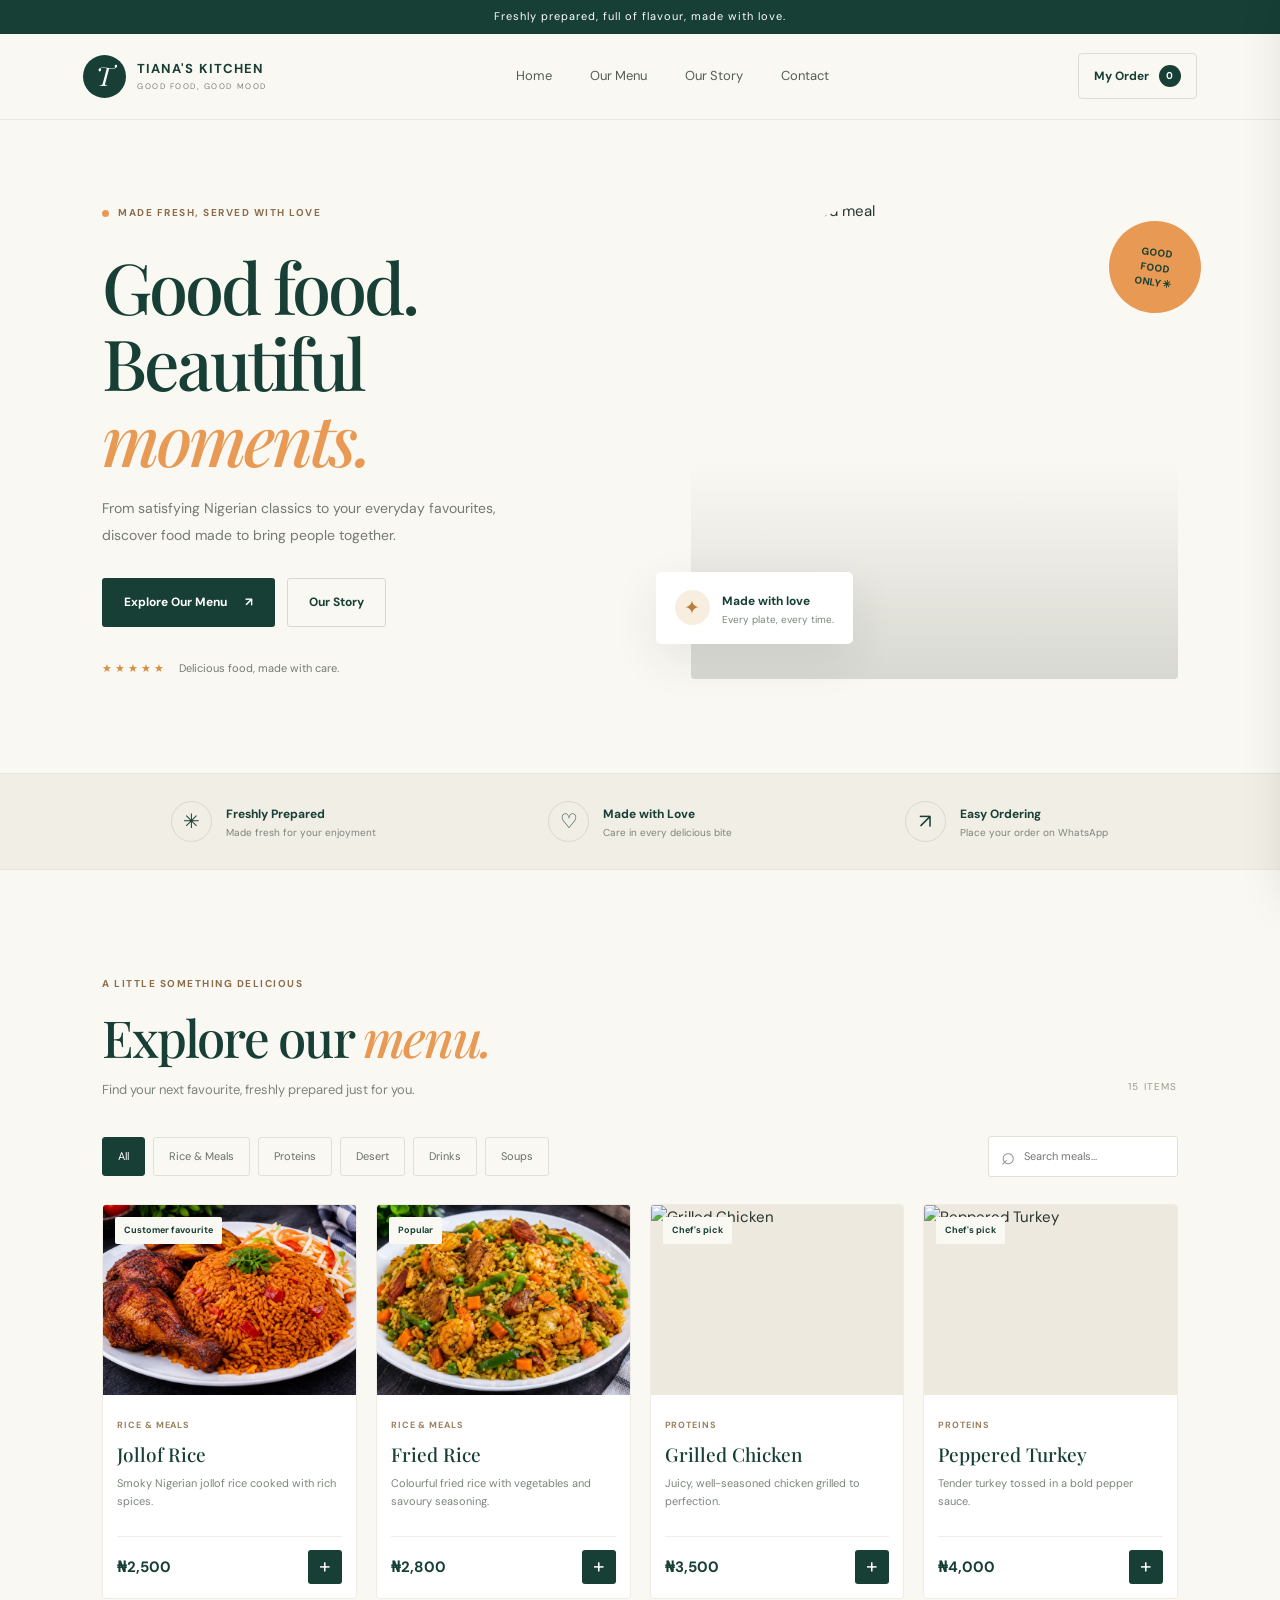
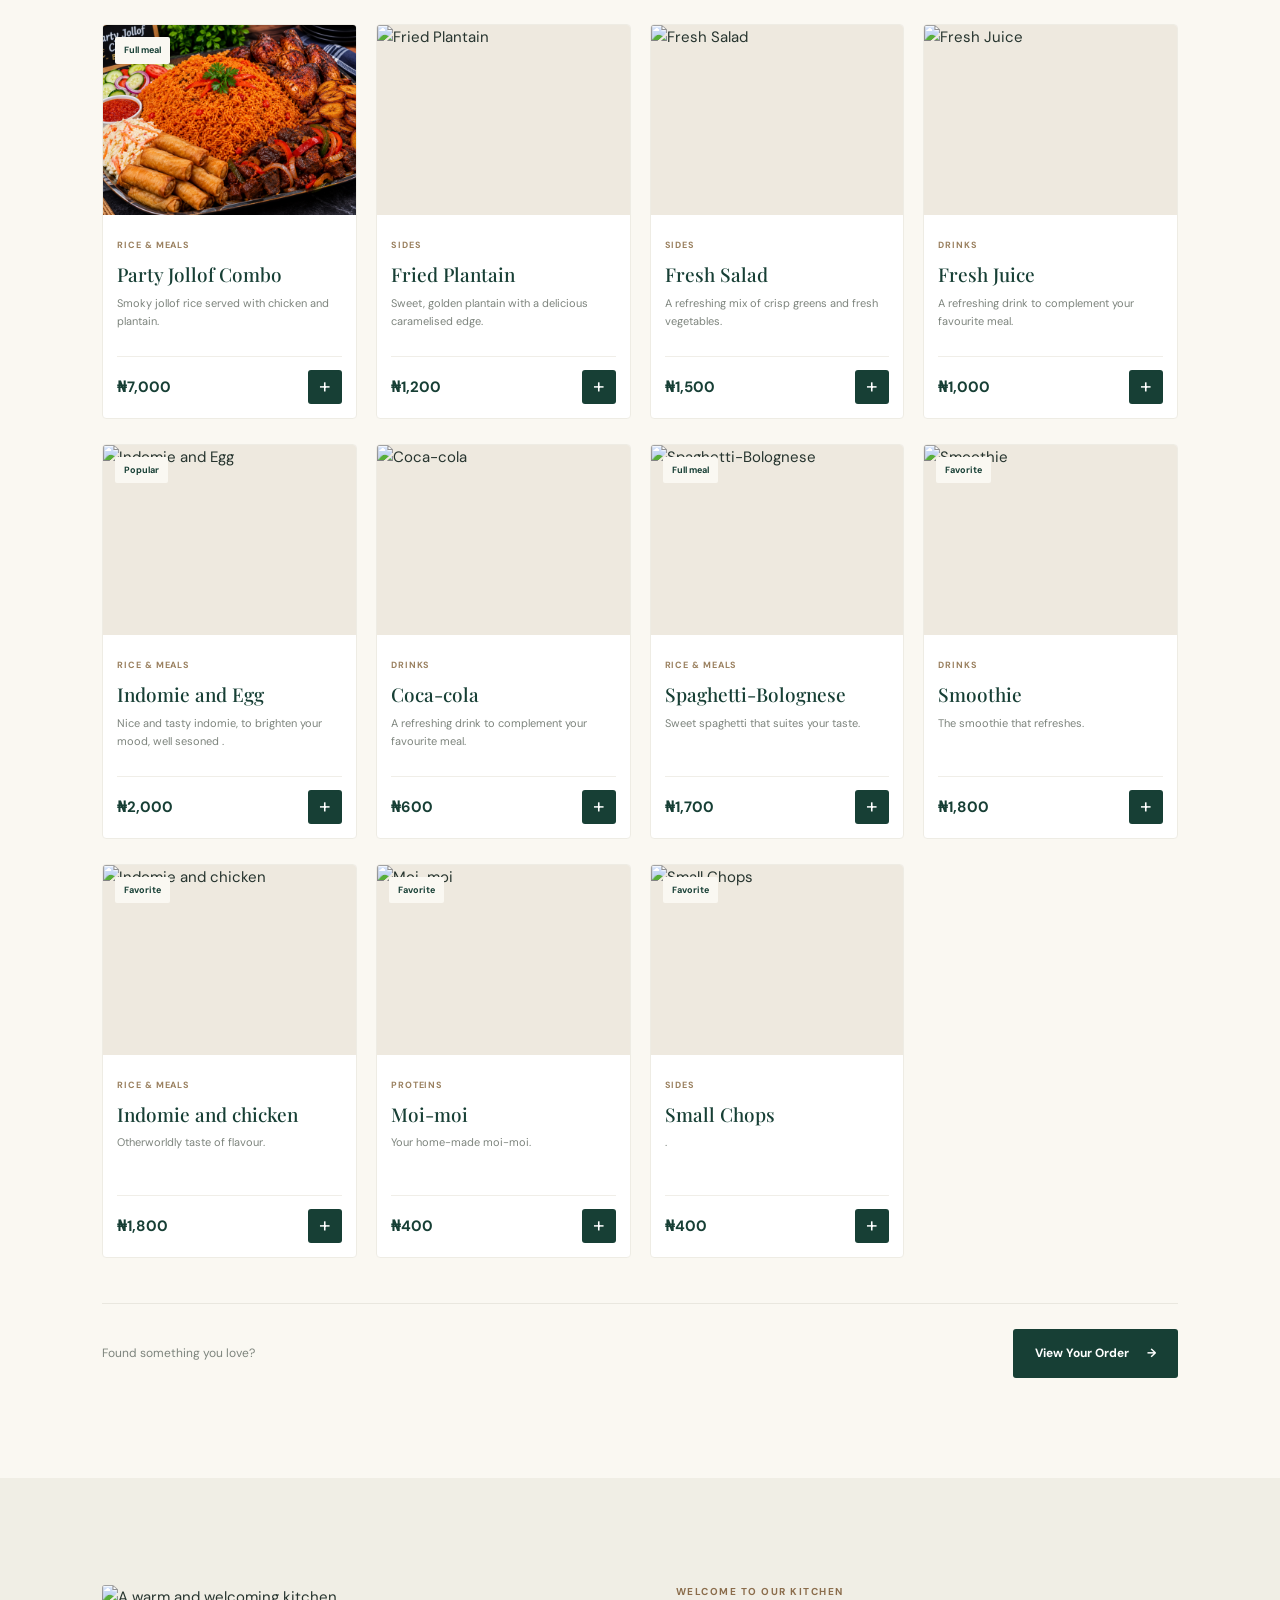
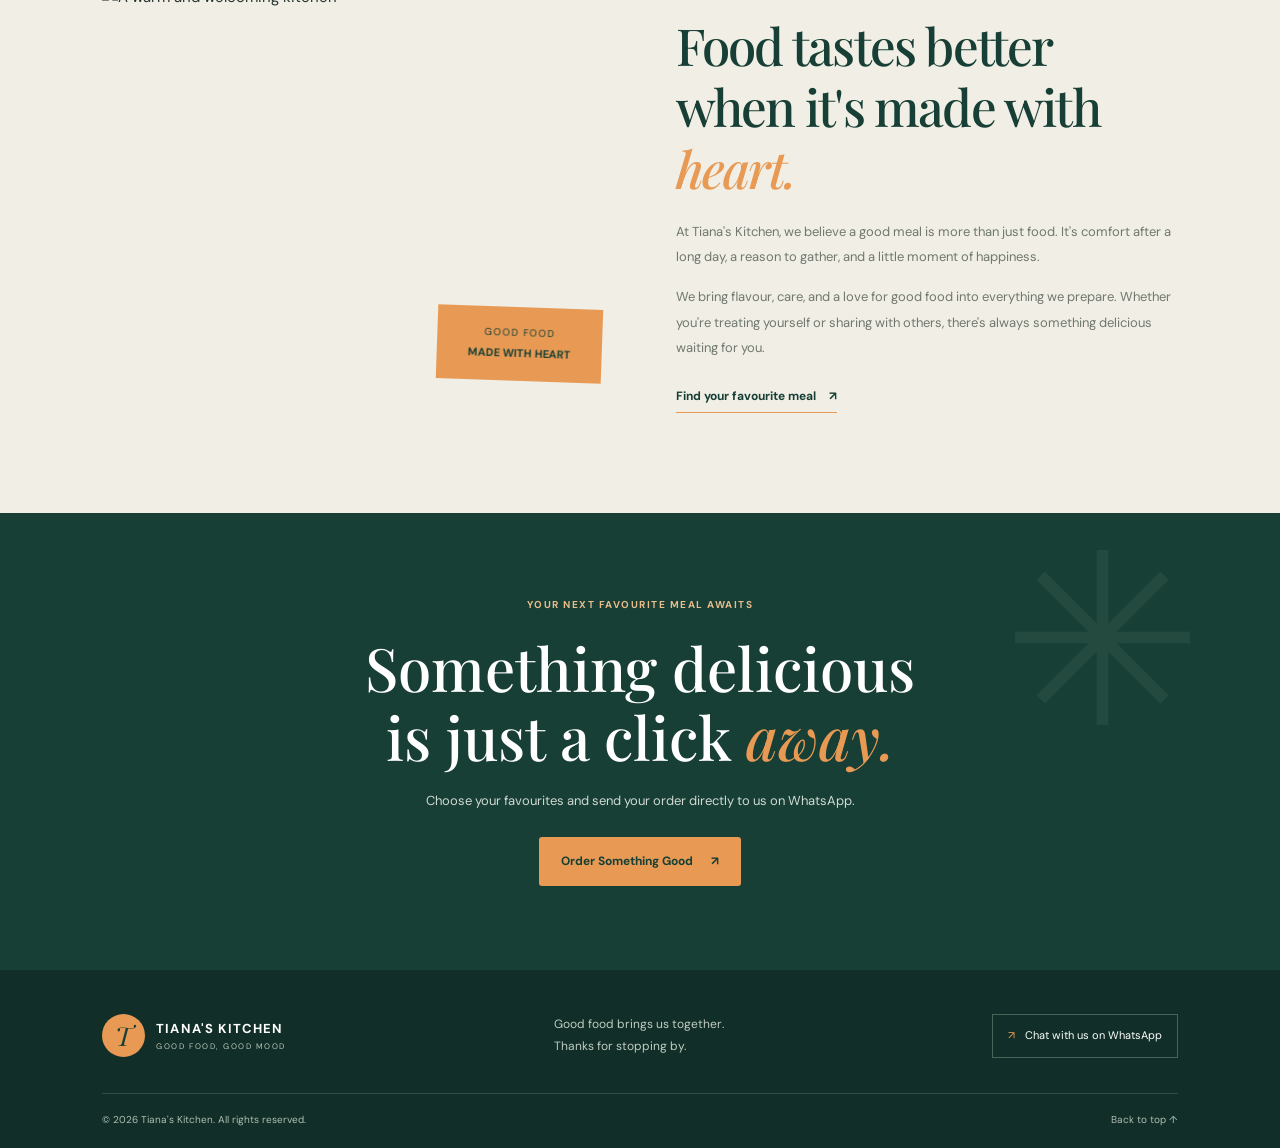
==== Tiana's Kitchen site/index.html @ 269bd41b "Add files via upload" ====
<!DOCTYPE html>
<html lang="en">
<head>
  <meta charset="UTF-8">
  <meta name="viewport" content="width=device-width, initial-scale=1.0">
  <meta name="theme-color" content="#173f35">
  <meta name="description" content="Discover delicious meals at Tiana's Kitchen. Explore our menu and order your favourites on WhatsApp.">
  <title>Tiana's Kitchen | Good Food, Beautifully Made</title>
  <link rel="icon" href="/VIDIMG FOLDER/FAVICON.jpg">
  <link rel="preconnect" href="https://fonts.googleapis.com">
  <link rel="preconnect" href="https://fonts.gstatic.com" crossorigin>
  <link href="https://fonts.googleapis.com/css2?family=DM+Sans:wght@400;500;600;700&family=Playfair+Display:wght@500;600;700&display=swap" rel="stylesheet">
  <link rel="stylesheet" href="style.css">
</head>
<body>

  <!-- Announcement -->
  <div class="announcement">
    Freshly prepared, full of flavour, made with love.
  </div>

  <!-- Header -->
  <header class="header" id="top">
    <a class="logo" href="#top" aria-label="Tiana's Kitchen home">
      <span class="logo-mark">T</span>
      <span class="logo-copy">
        <strong>TIANA'S KITCHEN</strong>
        <small>GOOD FOOD, GOOD MOOD</small>
      </span>
    </a>

    <button class="menu-toggle" id="menuToggle"
      aria-label="Toggle navigation" aria-expanded="false">
      ☰
    </button>

    <nav class="nav" id="mainNav">
      <a href="#top">Home</a>
      <a href="#menu">Our Menu</a>
      <a href="#story">Our Story</a>
      <a href="#contact">Contact</a>
    </nav>

    <button class="header-cart" id="headerCart">
      <span>My Order</span>
      <span class="cart-count" id="headerCartCount">0</span>
    </button>
  </header>

  <main>
    <!-- Hero -->
    <section class="hero">
      <div class="hero-content">
        <span class="eyebrow">
          <span class="eyebrow-dot"></span>
          MADE FRESH, SERVED WITH LOVE
        </span>

        <h1>Good food.<br>Beautiful <em>moments.</em></h1>

        <p class="hero-description">
          From satisfying Nigerian classics to your everyday favourites,
          discover food made to bring people together.
        </p>

        <div class="hero-actions">
          <a href="#menu" class="button button-primary">
            Explore Our Menu <span>↗</span>
          </a>
          <a href="#story" class="button button-outline">
            Our Story
          </a>
        </div>

        <div class="hero-note">
          <span class="stars">★★★★★</span>
          <span>Delicious food, made with care.</span>
        </div>
      </div>

      <div class="hero-visual">
        <img
          src="/VIDIMG FOLDER/party-jollof-combo.png"
          alt="A freshly prepared meal"
          class="hero-image"
        >
        <div class="hero-image-overlay"></div>

        <div class="floating-card">
          <span class="floating-icon">✦</span>
          <div>
            <strong>Made with love</strong>
            <p>Every plate, every time.</p>
          </div>
        </div>

        <div class="hero-stamp">
          <span>GOOD</span>
          <span>FOOD</span>
          <span>ONLY ✳</span>
        </div>
      </div>
    </section>

    <!-- Benefits -->
    <section class="benefits" aria-label="Our values">
      <div class="benefit">
        <span class="benefit-icon">✳</span>
        <div>
          <strong>Freshly Prepared</strong>
          <p>Made fresh for your enjoyment</p>
        </div>
      </div>

      <div class="benefit">
        <span class="benefit-icon">♡</span>
        <div>
          <strong>Made with Love</strong>
          <p>Care in every delicious bite</p>
        </div>
      </div>

      <div class="benefit">
        <span class="benefit-icon">↗</span>
        <div>
          <strong>Easy Ordering</strong>
          <p>Place your order on WhatsApp</p>
        </div>
      </div>
    </section>

    <!-- Menu -->
    <section class="menu-section section-padding" id="menu">
      <div class="section-heading">
        <div>
          <span class="eyebrow">A LITTLE SOMETHING DELICIOUS</span>
          <h2>Explore our <em>menu.</em></h2>
          <p>Find your next favourite, freshly prepared just for you.</p>
        </div>

        <span class="menu-counter" id="menuCounter">08 ITEMS</span>
      </div>

      <div class="menu-toolbar">
        <div class="category-list" id="categoryList">
          <button class="category-btn active" data-category="All">All</button>
          <button class="category-btn" data-category="Rice & Meals">Rice & Meals</button>
          <button class="category-btn" data-category="Proteins">Proteins</button>
          <button class="category-btn" data-category="Desert">Desert</button>
          <button class="category-btn" data-category="Drinks">Drinks</button>
          <button class="category-btn" data-category="Soups">Soups</button>
        </div>

        <label class="search-box">
          <span>⌕</span>
          <input
            type="search"
            id="menuSearch"
            placeholder="Search meals..."
            aria-label="Search meals"
          >
        </label>
      </div>

      <div class="meal-grid" id="mealGrid"></div>

      <div class="empty-state" id="emptyState" hidden>
        <span>⌕</span>
        <h3>No meals found</h3>
        <p>Try another search or choose a different category.</p>
        <button class="button button-primary" id="resetFilters">View all meals</button>
      </div>

      <div class="menu-bottom">
        <p>Found something you love?</p>
        <button class="button button-dark" id="viewCartButton">
          View Your Order <span>→</span>
        </button>
      </div>
    </section>

    <!-- Story -->
    <section class="story-section section-padding" id="story">
      <div class="story-image-wrap">
        <img
          src="/VIDIMG FOLDER/IMG-20261110-WA9549.jpg"
          alt="A warm and welcoming kitchen"
          loading="lazy"
        >
        <div class="story-badge">
          <span>GOOD FOOD</span>
          <strong>MADE WITH HEART</strong>
        </div>
      </div>

      <div class="story-content">
        <span class="eyebrow">WELCOME TO OUR KITCHEN</span>
        <h2>Food tastes better when it's made with <em>heart.</em></h2>
        <p>
          At Tiana's Kitchen, we believe a good meal is more than just food.
          It's comfort after a long day, a reason to gather, and a little
          moment of happiness.
        </p>
        <p>
          We bring flavour, care, and a love for good food into everything
          we prepare. Whether you're treating yourself or sharing with
          others, there's always something delicious waiting for you.
        </p>
        <a href="#menu" class="text-link">Find your favourite meal <span>↗</span></a>
      </div>
    </section>

    <!-- CTA -->
    <section class="cta-section">
      <div class="cta-decoration">✳</div>
      <span class="eyebrow">YOUR NEXT FAVOURITE MEAL AWAITS</span>
      <h2>Something delicious<br>is just a click <em>away.</em></h2>
      <p>Choose your favourites and send your order directly to us on WhatsApp.</p>
      <a href="#menu" class="button button-light">Order Something Good <span>↗</span></a>
    </section>
  </main>

  <!-- Footer -->
  <footer class="footer" id="contact">
    <div class="footer-main">
      <a class="logo footer-logo" href="#top">
        <span class="logo-mark">T</span>
        <span class="logo-copy">
          <strong>TIANA'S KITCHEN</strong>
          <small>GOOD FOOD, GOOD MOOD</small>
        </span>
      </a>

      <p>Good food brings us together.<br>Thanks for stopping by.</p>

      <a class="footer-contact" id="footerWhatsApp" href="#" target="_blank" rel="noopener">
        <span>↗</span> Chat with us on WhatsApp
      </a>
    </div>

    <div class="footer-bottom">
      <span>© <span id="currentYear"></span> Tiana's Kitchen. All rights reserved.</span>
      <a href="#top">Back to top ↑</a>
    </div>
  </footer>

  <!-- Cart overlay -->
  <div class="cart-overlay" id="cartOverlay"></div>

  <!-- Cart drawer -->
  <aside class="cart-drawer" id="cartDrawer" aria-label="Your order" aria-hidden="true">
    <div class="cart-header">
      <div>
        <span class="eyebrow">YOUR SELECTION</span>
        <h2>Your <em>order.</em></h2>
      </div>
      <button class="close-cart" id="closeCart" aria-label="Close cart">×</button>
    </div>

    <div class="cart-items" id="cartItems"></div>

    <div class="cart-empty" id="cartEmpty">
      <span>♡</span>
      <h3>Your cart is waiting</h3>
      <p>Add something delicious from our menu.</p>
      <button class="button button-primary" id="continueShopping">Explore Menu</button>
    </div>

    <div class="cart-footer" id="cartFooter" hidden>
      <div class="subtotal-row">
        <span>Subtotal</span>
        <strong id="cartSubtotal">₦0</strong>
      </div>
      <p class="cart-disclaimer">
        Delivery fees and final details can be confirmed on WhatsApp.
      </p>
      <button class="button button-whatsapp" id="checkoutButton">
        <span>↗</span> Order via WhatsApp
      </button>
      <button class="clear-cart" id="clearCart">Clear order</button>
    </div>
  </aside>

  <!-- Mobile order bar -->
  <button class="mobile-cart-bar" id="mobileCartBar" hidden>
    <span>View your order · <span id="mobileCartCount">0</span> items</span>
    <strong id="mobileCartTotal">₦0</strong>
  </button>

  <div class="toast" id="toast" role="status" aria-live="polite"></div>

  <script src="script.js"></script>
</body>
</html>
---- Tiana's Kitchen site/style.css ----
:root {
  --green: #173f35;
  --green-light: #285b4b;
  --cream: #faf8f2;
  --white: #ffffff;
  --orange: #e89a54;
  --text: #26342e;
  --muted: #7d847d;
  --border: #e9e7df;
  --serif: "Playfair Display", Georgia, serif;
  --sans: "DM Sans", Arial, sans-serif;
  --shadow: 0 15px 45px rgba(26, 49, 39, 0.09);
}

* {
  box-sizing: border-box;
  margin: 0;
  padding: 0;
}

html {
  scroll-behavior: smooth;
  scroll-padding-top: 95px;
}

body {
  background: var(--cream);
  color: var(--text);
  font-family: var(--sans);
  font-size: 15px;
  line-height: 1.6;
  overflow-x: hidden;
}

body.cart-open {
  overflow: hidden;
}

button,
input {
  font: inherit;
}

button,
a {
  -webkit-tap-highlight-color: transparent;
}

button {
  cursor: pointer;
}

a {
  color: inherit;
  text-decoration: none;
}

img {
  display: block;
  width: 100%;
  object-fit: cover;
}

button:focus-visible,
a:focus-visible,
input:focus-visible {
  outline: 3px solid var(--orange);
  outline-offset: 3px;
}

[hidden] {
  display: none !important;
}

/* Announcement */

.announcement {
  padding: 8px 16px;
  background: var(--green);
  color: #fff;
  text-align: center;
  font-size: 11px;
  letter-spacing: 0.09em;
}

/* Header */

.header {
  min-height: 86px;
  padding: 17px 6.5%;
  display: flex;
  align-items: center;
  justify-content: space-between;
  gap: 25px;
  background: var(--cream);
  border-bottom: 1px solid rgba(23, 63, 53, 0.08);
  position: sticky;
  top: 0;
  z-index: 20;
}

.logo {
  display: inline-flex;
  align-items: center;
  gap: 11px;
  flex-shrink: 0;
}

.logo-mark {
  width: 43px;
  height: 43px;
  display: grid;
  place-items: center;
  background: var(--green);
  color: white;
  border-radius: 50%;
  font-family: var(--serif);
  font-size: 26px;
  font-style: italic;
}

.logo-copy {
  display: flex;
  flex-direction: column;
  line-height: 1.35;
}

.logo-copy strong {
  color: var(--green);
  font-size: 13px;
  letter-spacing: 0.08em;
}

.logo-copy small {
  margin-top: 4px;
  font-size: 8px;
  letter-spacing: 0.19em;
  color: var(--muted);
}

.nav {
  display: flex;
  align-items: center;
  gap: clamp(17px, 3vw, 38px);
}

.nav a {
  color: #525d55;
  font-size: 13px;
  transition: color 0.2s;
}

.nav a:hover {
  color: var(--orange);
}

.header-cart {
  display: inline-flex;
  align-items: center;
  gap: 10px;
  padding: 11px 15px;
  border: 1px solid #d9ded7;
  border-radius: 4px;
  background: transparent;
  color: var(--green);
  font-size: 12px;
  font-weight: 700;
  white-space: nowrap;
}

.cart-count {
  min-width: 22px;
  height: 22px;
  padding: 0 5px;
  display: grid;
  place-items: center;
  background: var(--green);
  color: white;
  border-radius: 50%;
  font-size: 10px;
}

.menu-toggle {
  display: none;
  border: 0;
  background: none;
  color: var(--green);
  font-size: 27px;
}

/* Shared */

.section-padding {
  padding: 100px 8%;
}

.eyebrow {
  display: inline-flex;
  align-items: center;
  gap: 9px;
  color: #8b6d4c;
  font-size: 10px;
  font-weight: 700;
  letter-spacing: 0.15em;
}

.eyebrow-dot {
  width: 7px;
  height: 7px;
  background: var(--orange);
  border-radius: 50%;
}

h1,
h2,
h3 {
  font-weight: 500;
}

h1,
h2 {
  font-family: var(--serif);
}

h1 em,
h2 em {
  color: var(--orange);
  font-weight: 500;
}

.button {
  min-height: 49px;
  padding: 13px 21px;
  display: inline-flex;
  align-items: center;
  justify-content: center;
  gap: 18px;
  border: 1px solid transparent;
  border-radius: 3px;
  font-size: 12px;
  font-weight: 700;
  transition: background 0.2s, color 0.2s, transform 0.2s;
}

.button:hover {
  transform: translateY(-2px);
}

.button-primary {
  background: var(--green);
  color: white;
}

.button-primary:hover,
.button-dark:hover {
  background: var(--green-light);
}

.button-outline {
  border-color: #d7d9cf;
  background: transparent;
  color: var(--green);
}

.button-outline:hover {
  border-color: var(--green);
  background: white;
}

.button-dark {
  background: var(--green);
  color: white;
}

/* Hero */

.hero {
  min-height: 560px;
  padding: 65px 8% 80px;
  display: grid;
  grid-template-columns: 1fr 0.93fr;
  align-items: center;
  gap: 6%;
}

.hero-content {
  max-width: 560px;
  padding: 15px 0;
}

.hero h1 {
  margin: 24px 0 19px;
  color: var(--green);
  font-size: clamp(49px, 5.5vw, 76px);
  line-height: 1.08;
  letter-spacing: -0.045em;
}

.hero-description {
  max-width: 430px;
  color: #737a72;
  font-size: 14px;
  line-height: 1.95;
}

.hero-actions {
  margin-top: 29px;
  display: flex;
  flex-wrap: wrap;
  gap: 12px;
}

.hero-note {
  margin-top: 33px;
  display: flex;
  align-items: center;
  gap: 12px;
  color: #737a72;
  font-size: 11px;
}

.stars {
  color: #d78e43;
  letter-spacing: 3px;
}

.hero-visual {
  min-height: 410px;
  height: min(40vw, 480px);
  position: relative;
}

.hero-image {
  height: 100%;
  border-radius: 45% 45% 4px 4px;
  object-fit: cover;
}

.hero-image-overlay {
  position: absolute;
  inset: 0;
  border-radius: 45% 45% 4px 4px;
  background: linear-gradient(180deg, transparent 55%, rgba(20, 36, 25, 0.15));
  pointer-events: none;
}

.floating-card {
  position: absolute;
  left: -35px;
  bottom: 35px;
  padding: 16px 19px;
  display: flex;
  align-items: center;
  gap: 12px;
  background: white;
  box-shadow: var(--shadow);
  border-radius: 5px;
}

.floating-icon {
  width: 35px;
  height: 35px;
  display: grid;
  place-items: center;
  background: #f8eee0;
  color: #b87d3f;
  border-radius: 50%;
  font-size: 19px;
}

.floating-card strong {
  color: var(--green);
  font-size: 12px;
}

.floating-card p {
  color: var(--muted);
  font-size: 10px;
}

.hero-stamp {
  width: 92px;
  height: 92px;
  position: absolute;
  top: 22px;
  right: -23px;
  display: flex;
  flex-direction: column;
  justify-content: center;
  align-items: center;
  background: var(--orange);
  color: var(--green);
  border-radius: 50%;
  font-size: 10px;
  font-weight: 700;
  line-height: 1.5;
  transform: rotate(9deg);
}

/* Benefits */

.benefits {
  padding: 27px 8%;
  display: grid;
  grid-template-columns: repeat(3, 1fr);
  gap: 24px;
  background: #f0eee5;
  border-top: 1px solid #e9e6dc;
  border-bottom: 1px solid #e9e6dc;
}

.benefit {
  display: flex;
  justify-content: center;
  align-items: center;
  gap: 14px;
}

.benefit-icon {
  width: 41px;
  height: 41px;
  display: grid;
  place-items: center;
  flex-shrink: 0;
  border: 1px solid #dcd8cb;
  border-radius: 50%;
  color: var(--green);
  font-size: 20px;
}

.benefit strong {
  color: var(--green);
  font-size: 12px;
}

.benefit p {
  color: var(--muted);
  font-size: 10px;
}

/* Menu */

.menu-section {
  background: var(--cream);
}

.section-heading {
  display: flex;
  align-items: flex-end;
  justify-content: space-between;
  gap: 20px;
}

.section-heading h2,
.story-content h2 {
  margin-top: 13px;
  color: var(--green);
  font-size: clamp(36px, 4vw, 51px);
  line-height: 1.2;
  letter-spacing: -0.035em;
}

.section-heading p {
  margin-top: 12px;
  color: var(--muted);
  font-size: 13px;
}

.menu-counter {
  padding-bottom: 6px;
  color: #9a9b8e;
  font-size: 10px;
  letter-spacing: 0.12em;
  white-space: nowrap;
}

.menu-toolbar {
  margin: 35px 0 27px;
  display: flex;
  align-items: center;
  justify-content: space-between;
  gap: 20px;
}

.category-list {
  display: flex;
  flex-wrap: wrap;
  gap: 8px;
}

.category-btn {
  padding: 10px 15px;
  border: 1px solid #e1e0d7;
  border-radius: 3px;
  background: transparent;
  color: #687168;
  font-size: 11px;
  transition: 0.2s;
}

.category-btn:hover,
.category-btn.active {
  border-color: var(--green);
  background: var(--green);
  color: white;
}

.search-box {
  min-width: 190px;
  max-width: 240px;
  padding: 0 12px;
  display: flex;
  align-items: center;
  gap: 9px;
  border: 1px solid #e1e0d7;
  border-radius: 3px;
  background: white;
  color: #8c928b;
}

.search-box > span {
  font-size: 24px;
}

.search-box input {
  width: 100%;
  min-width: 0;
  padding: 11px 0;
  border: 0;
  outline: none;
  background: transparent;
  color: var(--text);
  font-size: 11px;
}

.meal-grid {
  display: grid;
  grid-template-columns: repeat(4, minmax(0, 1fr));
  gap: 25px 19px;
}

.meal-card {
  min-width: 0;
  overflow: hidden;
  border: 1px solid #eeece4;
  background: white;
  border-radius: 4px;
  transition: transform 0.25s, box-shadow 0.25s;
  animation: appear 0.35s ease both;
}

.meal-card:hover {
  transform: translateY(-5px);
  box-shadow: var(--shadow);
}

.meal-image-wrap {
  height: 190px;
  position: relative;
  overflow: hidden;
  background: #eee9df;
}

.meal-image {
  width: 100%;
  height: 100%;
  object-fit: cover;
  transition: transform 0.5s;
}

.meal-card:hover .meal-image {
  transform: scale(1.05);
}

.meal-tag {
  position: absolute;
  top: 12px;
  left: 12px;
  max-width: calc(100% - 24px);
  padding: 6px 9px;
  background: var(--cream);
  color: var(--green);
  border-radius: 2px;
  font-size: 9px;
  font-weight: 700;
}

.meal-content {
  padding: 16px 14px 14px;
}

.meal-category {
  color: #9a805f;
  font-size: 9px;
  font-weight: 700;
  letter-spacing: 0.1em;
  text-transform: uppercase;
}

.meal-content h3 {
  margin-top: 7px;
  color: var(--green);
  font-family: var(--serif);
  font-size: 19px;
  line-height: 1.3;
}

.meal-description {
  min-height: 47px;
  margin-top: 7px;
  color: var(--muted);
  font-size: 11px;
  line-height: 1.65;
}

.meal-card-bottom {
  margin-top: 15px;
  padding-top: 13px;
  display: flex;
  align-items: center;
  justify-content: space-between;
  gap: 8px;
  border-top: 1px solid #f0eee8;
}

.meal-price {
  color: var(--green);
  font-size: 15px;
  font-weight: 700;
  white-space: nowrap;
}

.add-button {
  width: 34px;
  height: 34px;
  display: grid;
  place-items: center;
  border: 0;
  border-radius: 3px;
  background: var(--green);
  color: white;
  font-size: 21px;
  transition: background 0.2s, transform 0.2s;
}

.add-button:hover {
  background: var(--orange);
  color: var(--green);
  transform: scale(1.05);
}

.empty-state {
  padding: 55px 15px;
  text-align: center;
}

.empty-state > span {
  color: var(--orange);
  font-size: 35px;
}

.empty-state h3 {
  margin-top: 10px;
  color: var(--green);
  font-family: var(--serif);
  font-size: 25px;
}

.empty-state p {
  margin: 7px 0 20px;
  color: var(--muted);
  font-size: 13px;
}

.menu-bottom {
  margin-top: 45px;
  padding-top: 25px;
  display: flex;
  align-items: center;
  justify-content: space-between;
  gap: 20px;
  border-top: 1px solid var(--border);
}

.menu-bottom p {
  color: var(--muted);
  font-size: 12px;
}

/* Story */

.story-section {
  display: grid;
  grid-template-columns: 0.95fr 1fr;
  align-items: center;
  gap: 9%;
  background: #f0eee5;
}

.story-image-wrap {
  height: 420px;
  position: relative;
}

.story-image-wrap img {
  height: 100%;
  border-radius: 3px;
}

.story-badge {
  min-width: 165px;
  padding: 18px;
  position: absolute;
  right: -23px;
  bottom: 25px;
  display: flex;
  flex-direction: column;
  gap: 4px;
  background: var(--orange);
  color: var(--green);
  text-align: center;
  transform: rotate(2deg);
}

.story-badge span {
  font-size: 10px;
  letter-spacing: 0.1em;
}

.story-badge strong {
  font-size: 11px;
}

.story-content h2 {
  margin-bottom: 20px;
}

.story-content > p {
  margin-bottom: 15px;
  color: #70786f;
  font-size: 13px;
  line-height: 1.95;
}

.text-link {
  margin-top: 12px;
  padding-bottom: 5px;
  display: inline-flex;
  gap: 13px;
  border-bottom: 1px solid var(--orange);
  color: var(--green);
  font-size: 12px;
  font-weight: 700;
}

/* CTA */

.cta-section {
  padding: 78px 20px 84px;
  position: relative;
  overflow: hidden;
  background: var(--green);
  color: white;
  text-align: center;
}

.cta-section .eyebrow {
  color: #e9bc8b;
}

.cta-section h2 {
  margin-top: 18px;
  font-size: clamp(39px, 5vw, 60px);
  line-height: 1.15;
}

.cta-section h2 em {
  color: var(--orange);
}

.cta-section > p {
  max-width: 470px;
  margin: 18px auto 25px;
  color: #d0d9d2;
  font-size: 13px;
  line-height: 1.8;
}

.button-light {
  background: var(--orange);
  color: var(--green);
}

.button-light:hover {
  background: white;
}

.cta-decoration {
  position: absolute;
  top: -62px;
  right: 6%;
  color: rgba(255, 255, 255, 0.06);
  font-size: 240px;
  pointer-events: none;
}

/* Footer */

.footer {
  padding: 44px 8% 20px;
  background: #112f28;
  color: white;
}

.footer-main {
  padding-bottom: 35px;
  display: flex;
  align-items: center;
  justify-content: space-between;
  flex-wrap: wrap;
  gap: 25px;
}

.footer-logo .logo-mark {
  background: var(--orange);
  color: var(--green);
}

.footer-logo .logo-copy strong {
  color: white;
}

.footer-logo .logo-copy small {
  color: #b7c4ba;
}

.footer-main > p {
  color: #c0ccc2;
  font-size: 12px;
  line-height: 1.8;
}

.footer-contact {
  padding: 12px 15px;
  border: 1px solid #486459;
  color: white;
  font-size: 11px;
}

.footer-contact span {
  margin-right: 7px;
  color: var(--orange);
}

.footer-bottom {
  padding-top: 18px;
  display: flex;
  justify-content: space-between;
  gap: 20px;
  border-top: 1px solid #315044;
  color: #b0beb3;
  font-size: 10px;
}

.footer-bottom a:hover {
  color: var(--orange);
}

/* Cart overlay and drawer */

.cart-overlay {
  position: fixed;
  inset: 0;
  z-index: 40;
  background: rgba(14, 28, 21, 0.55);
  opacity: 0;
  visibility: hidden;
  transition: opacity 0.25s, visibility 0.25s;
}

.cart-overlay.open {
  opacity: 1;
  visibility: visible;
}

.cart-drawer {
  width: min(440px, 100%);
  height: 100%;
  padding: 25px;
  position: fixed;
  top: 0;
  right: 0;
  z-index: 41;
  display: flex;
  flex-direction: column;
  background: var(--cream);
  box-shadow: -15px 0 45px rgba(0, 0, 0, 0.12);
  transform: translateX(105%);
  transition: transform 0.3s ease;
}

.cart-drawer.open {
  transform: translateX(0);
}

.cart-header {
  padding-bottom: 20px;
  display: flex;
  align-items: center;
  justify-content: space-between;
  border-bottom: 1px solid var(--border);
}

.cart-header h2 {
  margin-top: 5px;
  color: var(--green);
  font-size: 34px;
}

.close-cart {
  width: 38px;
  height: 38px;
  border: 1px solid var(--border);
  border-radius: 50%;
  background: white;
  color: var(--green);
  font-size: 25px;
}

.cart-items {
  flex: 1;
  min-height: 0;
  padding: 12px 0;
  overflow-y: auto;
}

.cart-item {
  padding: 15px 0;
  display: grid;
  grid-template-columns: 78px 1fr;
  gap: 13px;
  border-bottom: 1px solid var(--border);
}

.cart-item img {
  width: 78px;
  height: 83px;
  border-radius: 3px;
  background: #eee9df;
}

.cart-item h3 {
  color: var(--green);
  font-family: var(--serif);
  font-size: 16px;
}

.cart-item-price {
  margin-top: 4px;
  color: #777f75;
  font-size: 11px;
}

.cart-item-controls {
  margin-top: 10px;
  display: flex;
  align-items: center;
  gap: 10px;
}

.quantity-control {
  display: inline-flex;
  align-items: center;
  gap: 12px;
  border: 1px solid #dedfd6;
  border-radius: 3px;
  background: white;
}

.quantity-control button {
  width: 29px;
  height: 28px;
  border: 0;
  background: transparent;
  color: var(--green);
  font-size: 17px;
}

.quantity-control span {
  min-width: 10px;
  text-align: center;
  font-size: 12px;
}

.remove-item {
  border: 0;
  background: transparent;
  color: #9b6553;
  font-size: 10px;
}

.cart-empty {
  margin: auto 0;
  padding: 25px 0;
  text-align: center;
}

.cart-empty > span {
  color: var(--orange);
  font-size: 42px;
}

.cart-empty h3 {
  margin-top: 10px;
  color: var(--green);
  font-family: var(--serif);
  font-size: 24px;
}

.cart-empty p {
  margin: 7px 0 20px;
  color: var(--muted);
  font-size: 12px;
}

.cart-footer {
  padding-top: 20px;
  border-top: 1px solid var(--border);
}

.subtotal-row {
  display: flex;
  align-items: center;
  justify-content: space-between;
  color: var(--green);
  font-size: 14px;
}

.subtotal-row strong {
  font-size: 21px;
}

.cart-disclaimer {
  margin: 8px 0 16px;
  color: var(--muted);
  font-size: 10px;
  line-height: 1.7;
}

.button-whatsapp {
  width: 100%;
  background: #1e714a;
  color: white;
}

.button-whatsapp:hover {
  background: #155738;
}

.clear-cart {
  width: 100%;
  margin-top: 12px;
  padding: 8px;
  border: 0;
  background: transparent;
  color: #987365;
  font-size: 11px;
}

.mobile-cart-bar {
  display: none;
}

.toast {
  max-width: calc(100% - 30px);
  padding: 12px 18px;
  position: fixed;
  bottom: 25px;
  left: 50%;
  z-index: 60;
  background: var(--green);
  color: white;
  border-radius: 4px;
  box-shadow: var(--shadow);
  font-size: 12px;
  opacity: 0;
  pointer-events: none;
  transform: translate(-50%, 15px);
  transition: opacity 0.2s, transform 0.2s;
}

.toast.show {
  opacity: 1;
  transform: translate(-50%, 0);
}

/* Animations */

@keyframes appear {
  from {
    opacity: 0;
    transform: translateY(8px);
  }
  to {
    opacity: 1;
    transform: translateY(0);
  }
}

/* Tablet */

@media (max-width: 1050px) {
  .header {
    padding-right: 4%;
    padding-left: 4%;
  }

  .hero {
    padding-right: 6%;
    padding-left: 6%;
    gap: 5%;
  }

  .section-padding {
    padding: 80px 6%;
  }

  .meal-grid {
    grid-template-columns: repeat(3, minmax(0, 1fr));
  }

  .meal-image-wrap {
    height: 210px;
  }

  .nav {
    gap: 18px;
  }

  .logo-copy strong {
    font-size: 11px;
  }
}

/* Mobile */

@media (max-width: 760px) {
  html {
    scroll-padding-top: 76px;
  }

  body {
    padding-bottom: 0;
  }

  .announcement {
    padding: 7px 10px;
    font-size: 9px;
    letter-spacing: 0.04em;
  }

  .header {
    min-height: 72px;
    padding: 12px 5%;
    gap: 12px;
  }

  .logo {
    gap: 8px;
  }

  .logo-mark {
    width: 38px;
    height: 38px;
    font-size: 23px;
  }

  .logo-copy strong {
    font-size: 10px;
  }

  .logo-copy small {
    font-size: 7px;
  }

  .menu-toggle {
    display: block;
    margin-left: auto;
  }

  .nav {
    padding: 14px 5% 20px;
    position: absolute;
    top: 100%;
    right: 0;
    left: 0;
    display: none;
    align-items: stretch;
    flex-direction: column;
    gap: 0;
    background: var(--cream);
    border-bottom: 1px solid var(--border);
    box-shadow: 0 12px 20px rgba(0, 0, 0, 0.05);
  }

  .nav.open {
    display: flex;
  }

  .nav a {
    padding: 12px 0;
    border-bottom: 1px solid var(--border);
  }

  .header-cart {
    padding: 8px;
    gap: 7px;
    font-size: 10px;
  }

  .cart-count {
    min-width: 19px;
    height: 19px;
  }

  .hero {
    padding: 44px 6% 50px;
    grid-template-columns: 1fr;
    gap: 35px;
  }

  .hero h1 {
    margin-top: 19px;
    font-size: clamp(48px, 11vw, 66px);
  }

  .hero-description {
    font-size: 13px;
  }

  .hero-visual {
    width: 88%;
    height: 350px;
    min-height: 0;
    margin: 0 auto;
  }

  .floating-card {
    left: -20px;
    bottom: 25px;
    padding: 12px;
  }

  .hero-stamp {
    width: 75px;
    height: 75px;
    right: -20px;
    font-size: 8px;
  }

  .benefits {
    padding: 20px 6%;
    grid-template-columns: 1fr;
    gap: 17px;
  }

  .benefit {
    justify-content: flex-start;
  }

  .benefit-icon {
    width: 37px;
    height: 37px;
  }

  .section-padding {
    padding: 65px 5%;
  }

  .section-heading {
    align-items: flex-start;
  }

  .section-heading h2,
  .story-content h2 {
    font-size: 39px;
  }

  .section-heading p {
    max-width: 290px;
    font-size: 12px;
  }

  .menu-counter {
    padding-top: 7px;
    font-size: 8px;
  }

  .menu-toolbar {
    margin: 25px 0 23px;
    align-items: stretch;
    flex-direction: column-reverse;
    gap: 16px;
  }

  .search-box {
    width: 100%;
    max-width: none;
  }

  .category-list {
    flex-wrap: nowrap;
    padding-bottom: 5px;
    overflow-x: auto;
    scrollbar-width: thin;
  }

  .category-btn {
    flex-shrink: 0;
    padding: 9px 12px;
    font-size: 10px;
  }

  .meal-grid {
    grid-template-columns: repeat(2, minmax(0, 1fr));
    gap: 14px 11px;
  }

  .meal-image-wrap {
    height: clamp(120px, 36vw, 190px);
  }

  .meal-tag {
    top: 7px;
    left: 7px;
    padding: 5px 6px;
    font-size: 8px;
  }

  .meal-content {
    padding: 12px 10px 10px;
  }

  .meal-content h3 {
    font-size: 17px;
  }

  .meal-description {
    min-height: 62px;
    font-size: 10px;
  }

  .meal-card-bottom {
    margin-top: 11px;
    padding-top: 10px;
    gap: 4px;
  }

  .meal-price {
    font-size: 12px;
  }

  .add-button {
    width: 31px;
    height: 31px;
    flex-shrink: 0;
  }

  .menu-bottom {
    margin-top: 30px;
    align-items: flex-start;
    flex-direction: column;
  }

  .story-section {
    grid-template-columns: 1fr;
    gap: 40px;
  }

  .story-image-wrap {
    height: 310px;
    margin-right: 15px;
  }

  .story-badge {
    right: -15px;
    min-width: 145px;
  }

  .story-content > p {
    font-size: 12px;
  }

  .cta-section {
    padding: 65px 6%;
  }

  .cta-section h2 {
    font-size: 42px;
  }

  .cta-section > p {
    font-size: 12px;
  }

  .footer {
    padding: 35px 6% 20px;
  }

  .footer-main {
    align-items: flex-start;
    flex-direction: column;
    gap: 22px;
  }

  .footer-bottom {
    font-size: 9px;
  }

  .cart-drawer {
    padding: 20px;
  }

  .mobile-cart-bar:not([hidden]) {
    position: fixed;
    right: 12px;
    bottom: 12px;
    left: 12px;
    z-index: 30;
    min-height: 54px;
    padding: 12px 16px;
    display: flex;
    align-items: center;
    justify-content: space-between;
    gap: 15px;
    border: 0;
    border-radius: 4px;
    background: var(--green);
    color: white;
    box-shadow: 0 8px 25px rgba(0, 0, 0, 0.18);
    font-size: 12px;
    font-weight: 600;
  }

  .mobile-cart-bar strong {
    color: #f4c18f;
    white-space: nowrap;
  }

  .toast {
    bottom: 82px;
    text-align: center;
  }
}

@media (max-width: 360px) {
  .header-cart > span:first-child {
    display: none;
  }

  .hero-actions .button {
    padding: 12px 14px;
    gap: 10px;
    font-size: 11px;
  }

  .section-heading h2,
  .story-content h2 {
    font-size: 34px;
  }

  .meal-content h3 {
    font-size: 15px;
  }

  .meal-price {
    font-size: 11px;
  }
}

@media (prefers-reduced-motion: reduce) {
  *,
  *::before,
  *::after {
    scroll-behavior: auto !important;
    animation-duration: 0.01ms !important;
    transition-duration: 0.01ms !important;
  }
}
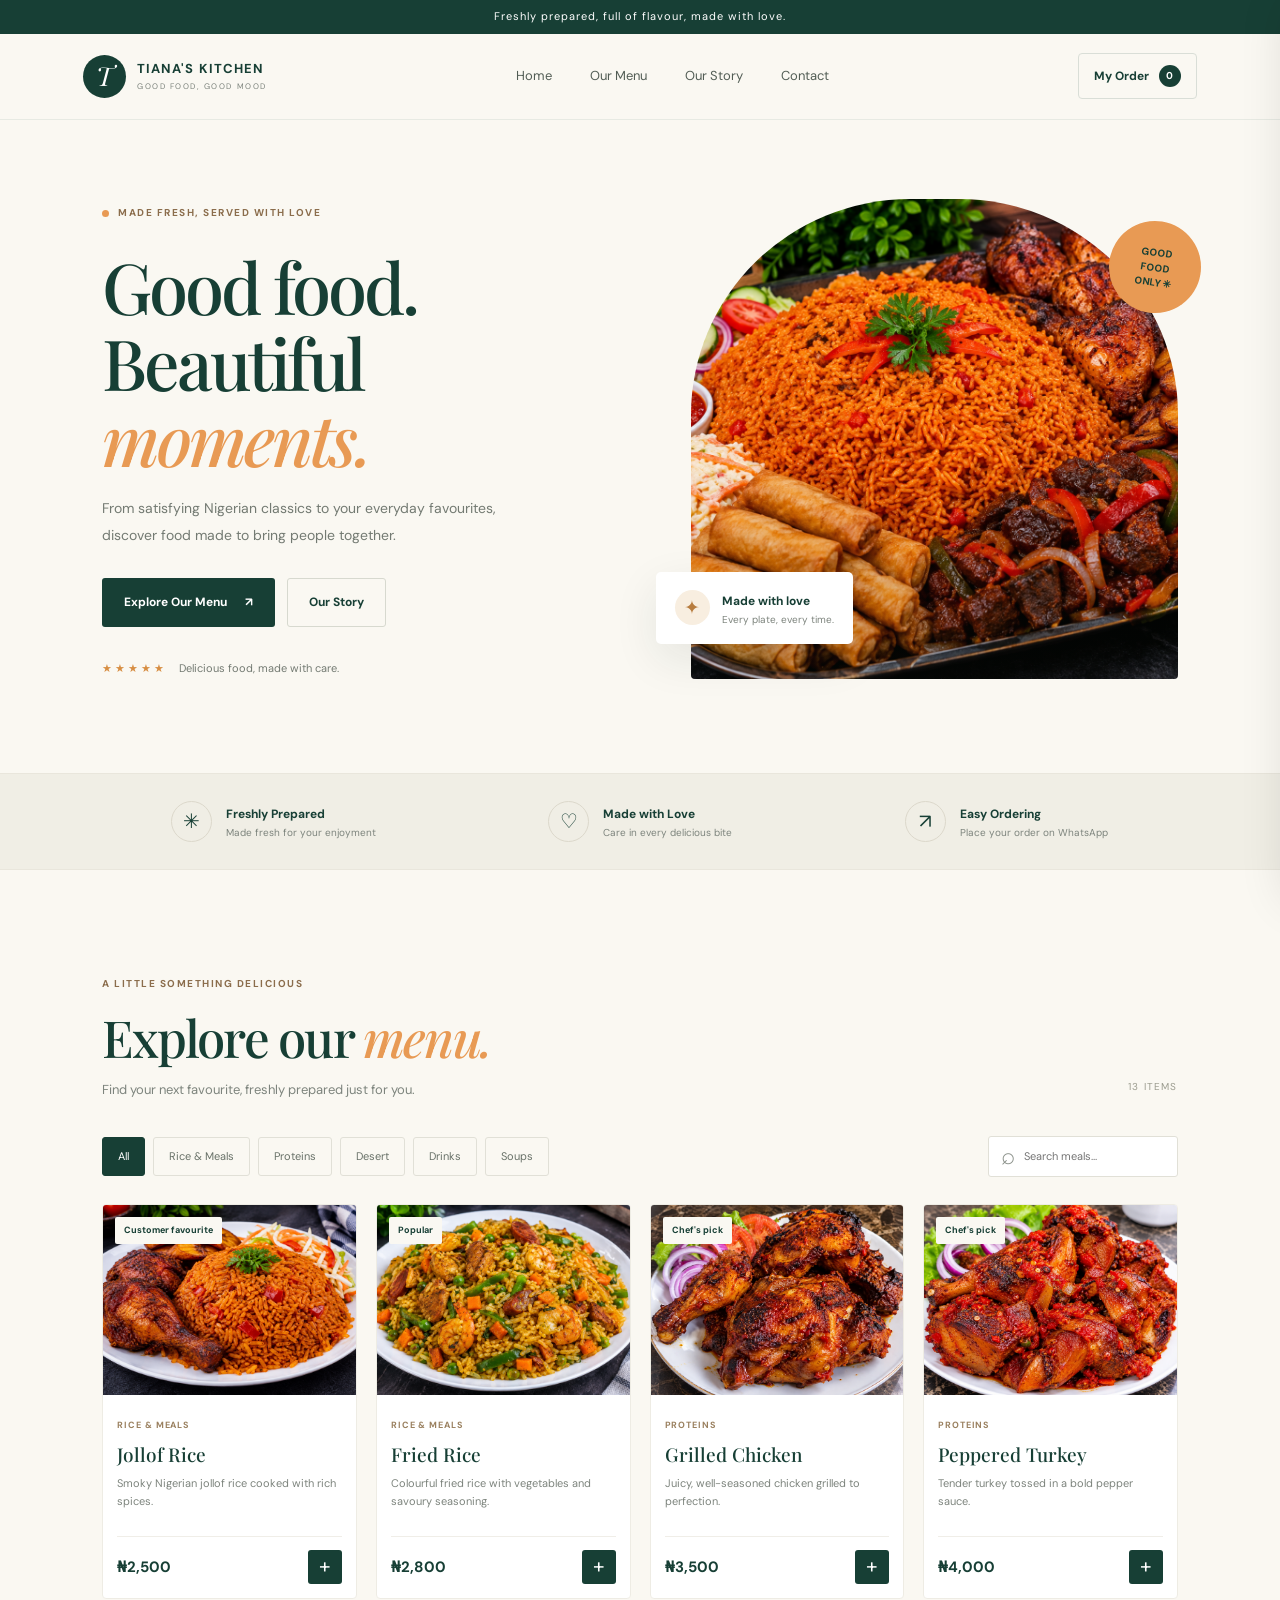
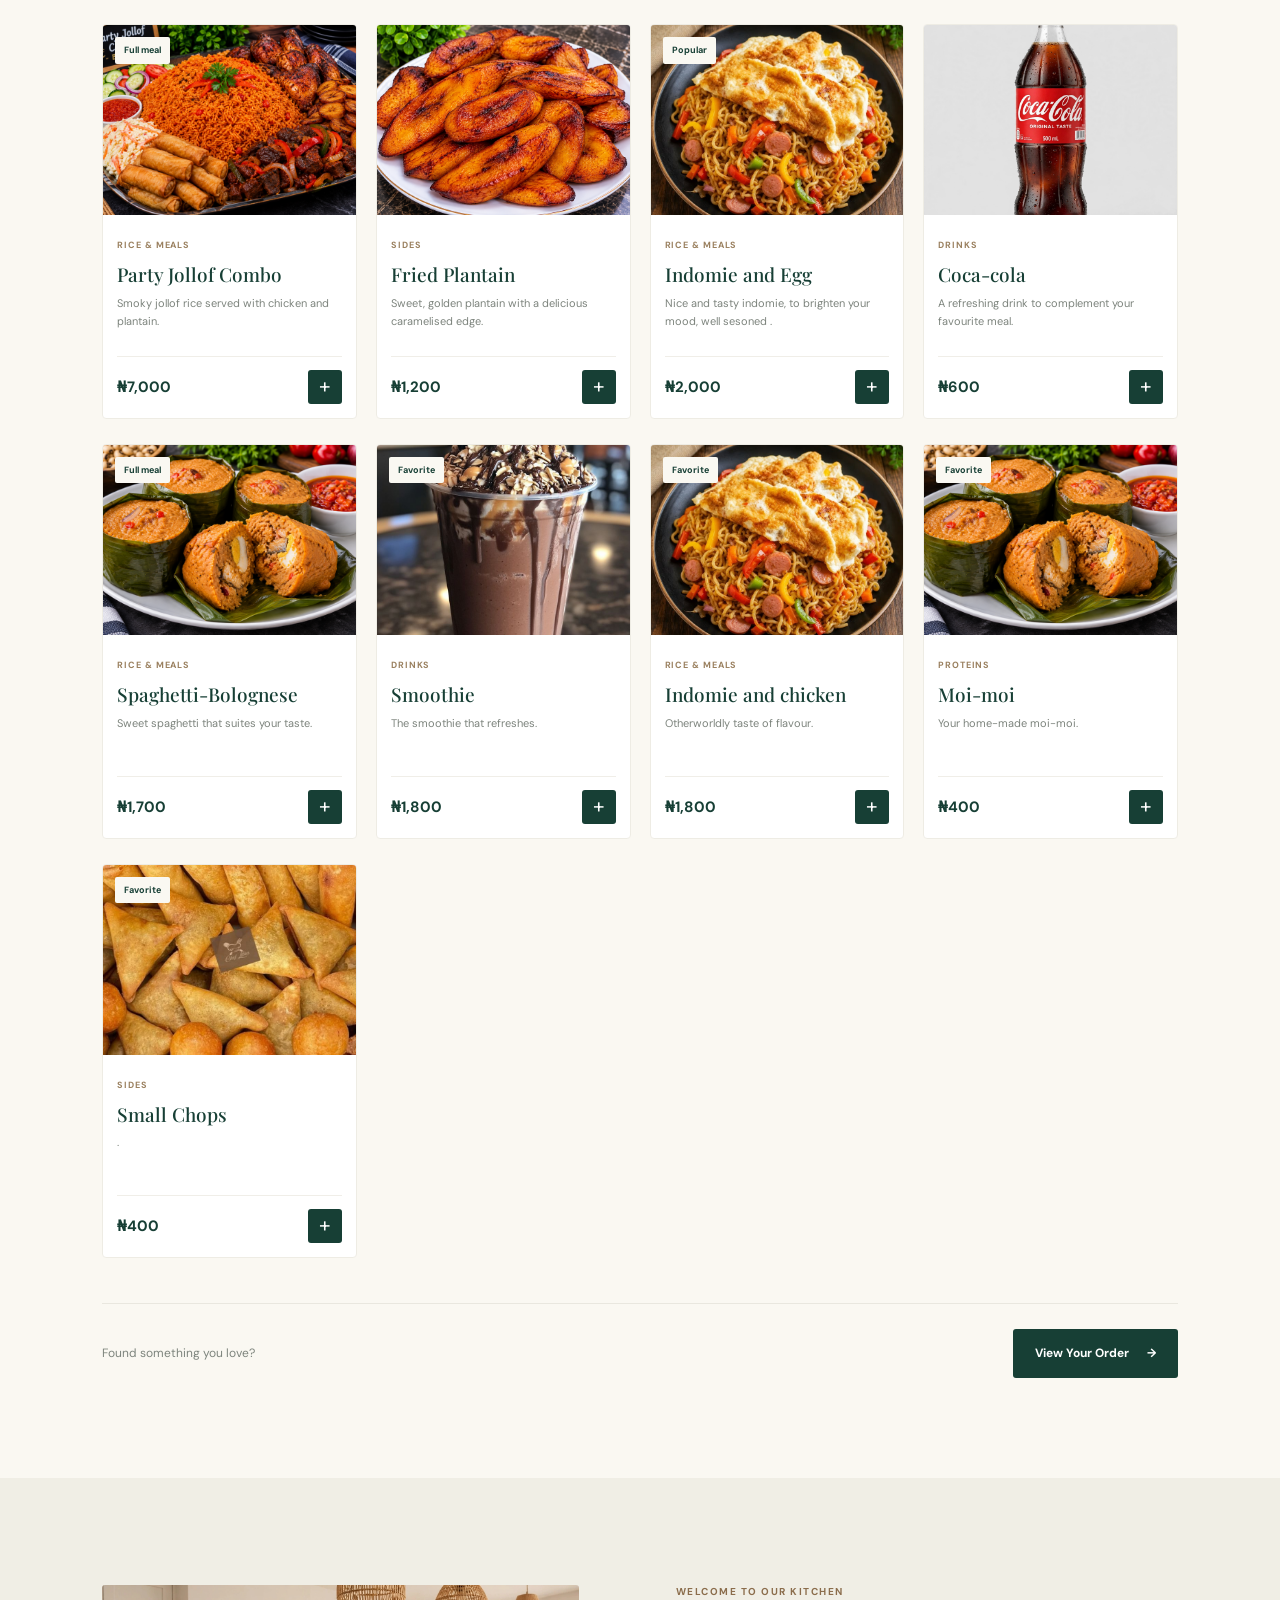
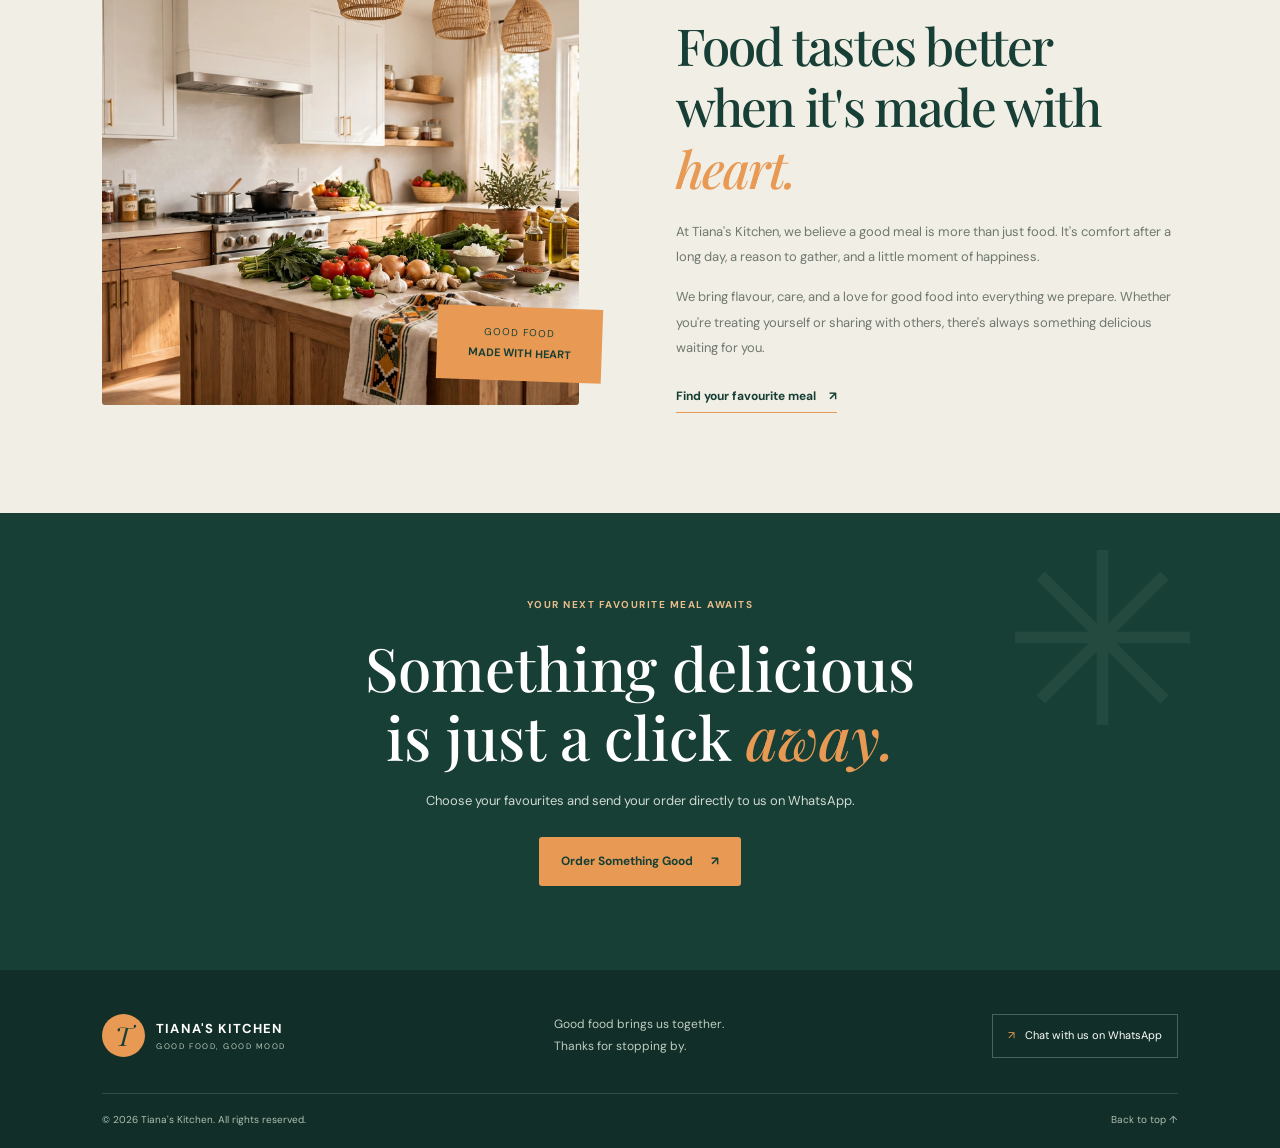
==== commit 59c3f2d5: "Add files via upload" ====
--- a/Tiana's Kitchen site/index.html
+++ b/Tiana's Kitchen site/index.html
@@ -7,7 +7,7 @@
   <meta name="theme-color" content="#173f35">
   <meta name="description" content="Discover delicious meals at Tiana's Kitchen. Explore our menu and order your favourites on WhatsApp.">
   <title>Tiana's Kitchen | Good Food, Beautifully Made</title>
-  <link rel="icon" href="/VIDIMG FOLDER/FAVICON.jpg">
+  <link rel="icon" href="FAVICON.jpg">
   <link rel="preconnect" href="https://fonts.googleapis.com">
   <link rel="preconnect" href="https://fonts.gstatic.com" crossorigin>
   <link href="https://fonts.googleapis.com/css2?family=DM+Sans:wght@400;500;600;700&family=Playfair+Display:wght@500;600;700&display=swap" rel="stylesheet">
@@ -81,7 +81,7 @@
 
       <div class="hero-visual">
         <img
-          src="/VIDIMG FOLDER/party-jollof-combo.png"
+          src="party-jollof-combo.png"
           alt="A freshly prepared meal"
           class="hero-image"
         >
@@ -184,7 +184,7 @@
     <section class="story-section section-padding" id="story">
       <div class="story-image-wrap">
         <img
-          src="/VIDIMG FOLDER/IMG-20261110-WA9549.jpg"
+          src="IMG-20261110-WA9549.jpg"
           alt="A warm and welcoming kitchen"
           loading="lazy"
         >
